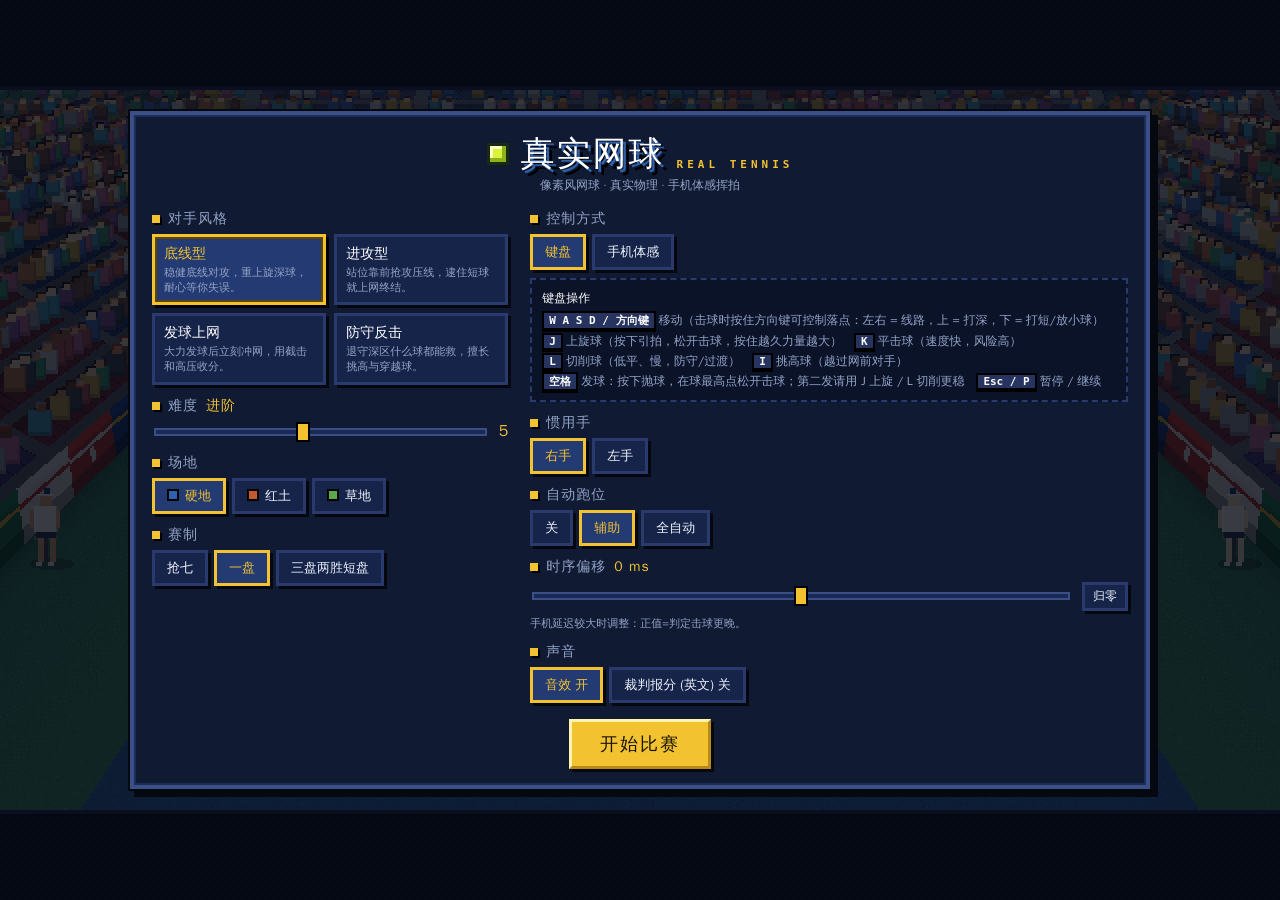
==== index.html @ ba162c7d "WIP: pixel renderer, UI, audio; in-progress sim and controller Co-Authored-By: Claude Opus 5.5 <nore" ====
<!doctype html>
<html lang="zh-CN">
<head>
<meta charset="utf-8">
<meta name="viewport" content="width=device-width,initial-scale=1,viewport-fit=cover">
<title>真实网球 · Real Tennis</title>
<meta name="description" content="像素风网球：真实物理、多种对手风格，可用手机体感挥拍。">
<link rel="icon" href="data:image/svg+xml,%3Csvg xmlns='http://www.w3.org/2000/svg' viewBox='0 0 8 8' shape-rendering='crispEdges'%3E%3Crect width='8' height='8' fill='%23244a8a'/%3E%3Crect x='2' y='2' width='4' height='4' fill='%23d9f23a'/%3E%3Crect x='1' y='3' width='1' height='2' fill='%23d9f23a'/%3E%3Crect x='6' y='3' width='1' height='2' fill='%23d9f23a'/%3E%3C/svg%3E">
<link rel="stylesheet" href="css/style.css">
<script src="vendor/qrcode.js"></script>
<script src="vendor/peerjs.min.js"></script>
</head>
<body>
<div id="stage">
  <canvas id="screen" width="640" height="360"></canvas>
  <div id="loading" class="overlay"><div class="loading-box">LOADING<span id="loadbar"><i></i></span></div></div>

  <div id="menu" class="overlay hidden" role="dialog" aria-label="主菜单">
    <div class="panel menu-panel">
      <header class="title">
        <div class="logo"><span class="ball"></span><h1>真实网球</h1><span class="sub">REAL TENNIS</span></div>
        <div class="tagline">像素风网球 · 真实物理 · 手机体感挥拍</div>
      </header>
      <div class="menu-grid">
        <section class="col">
          <h2>对手风格</h2>
          <div id="opt-style" class="cards"></div>
          <h2>难度 <b id="lv-label" class="val"></b></h2>
          <div class="slider-row"><input id="opt-level" type="range" min="1" max="10" step="1" value="5"><span id="lv-val" class="val">5</span></div>
          <h2>场地</h2>
          <div id="opt-surface" class="seg"></div>
          <h2>赛制</h2>
          <div id="opt-format" class="seg"></div>
        </section>
        <section class="col">
          <h2>控制方式</h2>
          <div id="opt-control" class="seg"></div>
          <div id="phone-panel" class="phone hidden">
            <div class="qr-wrap"><canvas id="qr" width="140" height="140"></canvas><div id="qr-fallback" class="qr-fallback hidden">二维码不可用</div></div>
            <div class="phone-info">
              <div class="room-label">房间码</div>
              <div id="room-code" class="room-code">------</div>
              <div id="phone-status" class="status waiting"><i></i><span>准备中…</span></div>
              <div class="hint small">用手机相机扫码，或在手机浏览器打开：</div>
              <div id="phone-url" class="url small"></div>
              <div class="hint small">手机端需 HTTPS（GitHub Pages 即可）。倾斜手机移动，挥动手机击球。</div>
            </div>
          </div>
          <div id="kb-help" class="kb"></div>
          <h2>惯用手</h2>
          <div id="opt-hand" class="seg"></div>
          <h2>自动跑位</h2>
          <div id="opt-auto" class="seg"></div>
          <h2>时序偏移 <b id="off-val" class="val">0 ms</b></h2>
          <div class="slider-row"><input id="opt-offset" type="range" min="-150" max="150" step="5" value="0"><button id="off-reset" class="mini" type="button">归零</button></div>
          <div class="hint small">手机延迟较大时调整：正值=判定击球更晚。</div>
          <h2>声音</h2>
          <div class="seg"><button id="opt-sound" type="button" class="on">音效 开</button><button id="opt-speech" type="button">裁判报分 (英文) 关</button></div>
        </section>
      </div>
      <footer class="menu-foot"><button id="btn-start" class="big" type="button">开始比赛</button></footer>
    </div>
  </div>

  <div id="pause" class="overlay hidden" role="dialog" aria-label="暂停">
    <div class="panel small-panel">
      <h1>暂停</h1>
      <div class="btns"><button id="btn-resume" class="big" type="button">继续</button><button id="btn-restart" type="button">重新开始</button><button id="btn-tomenu" type="button">返回菜单</button></div>
      <div id="pause-help" class="hint small">按 P / Esc 继续</div>
    </div>
  </div>

  <div id="end" class="overlay hidden" role="dialog" aria-label="比赛结束">
    <div class="panel end-panel">
      <h1 id="end-title">比赛结束</h1>
      <div id="end-score" class="end-score"></div>
      <table id="end-stats" class="stats"></table>
      <div class="btns"><button id="btn-again" class="big" type="button">再来一局</button><button id="btn-endmenu" type="button">返回菜单</button></div>
    </div>
  </div>
  <div id="toast" class="toast hidden"></div>
</div>
<script type="module" src="src/main.js"></script>
</body>
</html>
---- css/style.css ----
/* Pixel-ish UI: hard shadows, chunky borders, no rounded corners. Chinese uses the system font. */
:root {
  --bg: #0a1020; --panel: #101a33; --panel2: #16244a; --edge: #3a4f86; --ink: #eef2fb; --dim: #93a3c6;
  --gold: #f2c230; --gold2: #b8891a; --green: #5ee07a; --red: #ff5a50; --blue: #2f62ab;
  --font: "PingFang SC","Hiragino Sans GB","Microsoft YaHei","Noto Sans CJK SC","WenQuanYi Zen Hei",system-ui,sans-serif;
}
* { box-sizing: border-box; border-radius: 0 !important; }
html, body { margin: 0; height: 100%; background: #060a14; color: var(--ink); font-family: var(--font); overflow: hidden;
  -webkit-font-smoothing: none; font-smooth: never; -webkit-tap-highlight-color: transparent; }
#stage { position: fixed; inset: 0; display: flex; align-items: center; justify-content: center;
  background: repeating-conic-gradient(#070c18 0 25%, #09101f 0 50%) 0 0 / 8px 8px; }
#screen { image-rendering: pixelated; image-rendering: crisp-edges; image-rendering: -moz-crisp-edges; background: #000; display: block;
  box-shadow: 0 0 0 4px #1a2848, 0 0 0 6px #05080f; }
.hidden { display: none !important; }
.overlay { position: fixed; inset: 0; display: flex; align-items: center; justify-content: center; padding: 10px; overflow: auto; z-index: 10; }
#menu { background: rgba(4, 8, 18, 0.78); align-items: flex-start; }
#pause, #end { background: rgba(4, 8, 18, 0.7); }
#loading { background: #060a14; }
.loading-box { font: 700 20px monospace; letter-spacing: 4px; color: var(--gold); text-align: center; }
#loadbar { display: block; width: 220px; height: 10px; border: 2px solid var(--edge); margin: 12px auto 0; padding: 1px; }
#loadbar i { display: block; height: 100%; width: 0; background: var(--gold); }

.panel { background: var(--panel); border: 4px solid var(--edge); box-shadow: 0 0 0 2px #05080f, 6px 6px 0 2px #05080f, inset 0 0 0 2px #1d2d5a; padding: 16px 18px; max-width: 1020px; width: 100%; margin: auto; }
.small-panel { max-width: 340px; text-align: center; }
.end-panel { max-width: 560px; text-align: center; }
h1 { font-size: 26px; margin: 0 0 8px; text-shadow: 3px 3px 0 #000; color: var(--gold); letter-spacing: 2px; }
h2 { font-size: 14px; margin: 12px 0 6px; color: var(--dim); font-weight: 700; letter-spacing: 1px; display: flex; gap: 8px; align-items: baseline; }
h2::before { content: ""; width: 8px; height: 8px; background: var(--gold); display: inline-block; box-shadow: 2px 2px 0 #000; }
.val { color: var(--gold); font-weight: 700; }
.title { text-align: center; margin-bottom: 4px; }
.logo { display: flex; align-items: center; justify-content: center; gap: 12px; }
.logo h1 { font-size: 34px; margin: 0; color: #fff; text-shadow: 3px 3px 0 var(--blue), 6px 6px 0 #000; }
.logo .sub { font: 700 11px monospace; letter-spacing: 4px; color: var(--gold); align-self: flex-end; margin-bottom: 6px; }
.logo .ball { width: 22px; height: 22px; background: #d9f23a; border: 3px solid #1a2a10; box-shadow: inset -4px -4px 0 #8cb31c, inset 3px 3px 0 #fbffc4; animation: bob 1s steps(4) infinite; }
@keyframes bob { 0%,100% { transform: translateY(0) } 50% { transform: translateY(-6px) } }
.tagline { color: var(--dim); font-size: 12px; }
.menu-grid { display: grid; grid-template-columns: 1fr 1fr; gap: 6px 22px; }
@media (max-width: 760px) { .menu-grid { grid-template-columns: 1fr; } .logo h1 { font-size: 26px; } }

.cards { display: grid; grid-template-columns: 1fr 1fr; gap: 8px; }
.card { text-align: left; padding: 8px 9px; background: var(--panel2); border: 3px solid #2a3a6c; color: var(--ink); cursor: pointer; font: inherit; box-shadow: 3px 3px 0 #05080f; }
.card b { display: block; font-size: 14px; color: #fff; }
.card i { font-style: normal; font-size: 11px; color: var(--dim); display: block; margin-top: 2px; line-height: 1.35; }
.card:hover { border-color: #5a74c0; }
.card.on { border-color: var(--gold); background: #243a72; box-shadow: 3px 3px 0 #000, inset 0 0 0 2px #5a4410; }
.card.on b { color: var(--gold); }
.seg { display: flex; flex-wrap: wrap; gap: 6px; }
.seg button, button { font: inherit; font-size: 13px; color: var(--ink); background: var(--panel2); border: 3px solid #2a3a6c; padding: 6px 12px; cursor: pointer; box-shadow: 3px 3px 0 #05080f; }
.seg button:hover, button:hover { border-color: #5a74c0; }
.seg button.on { border-color: var(--gold); color: var(--gold); background: #243a72; font-weight: 700; }
button:active { transform: translate(2px, 2px); box-shadow: 1px 1px 0 #05080f; }
button:focus-visible, input:focus-visible { outline: 3px solid #fff; outline-offset: 1px; }
button.big { font-size: 18px; font-weight: 700; padding: 10px 28px; background: var(--gold); color: #1a1405; border-color: #fff3b0 #b8891a #b8891a #fff3b0; letter-spacing: 2px; }
button.big:hover { background: #ffd757; border-color: #fff3b0 #b8891a #b8891a #fff3b0; }
button.mini { font-size: 12px; padding: 3px 8px; }
.surface-sw { display: inline-block; width: 12px; height: 12px; margin-right: 6px; vertical-align: -1px; border: 2px solid #000; }
.slider-row { display: flex; gap: 10px; align-items: center; }
input[type=range] { flex: 1; -webkit-appearance: none; appearance: none; height: 16px; background: transparent; }
input[type=range]::-webkit-slider-runnable-track { height: 8px; background: #1b2a55; border: 2px solid #3a4f86; }
input[type=range]::-webkit-slider-thumb { -webkit-appearance: none; width: 14px; height: 20px; margin-top: -8px; background: var(--gold); border: 2px solid #000; }
input[type=range]::-moz-range-track { height: 8px; background: #1b2a55; border: 2px solid #3a4f86; }
input[type=range]::-moz-range-thumb { width: 12px; height: 18px; background: var(--gold); border: 2px solid #000; border-radius: 0; }
.hint { color: var(--dim); } .small { font-size: 11px; line-height: 1.5; margin-top: 4px; }
.menu-foot { text-align: center; margin-top: 16px; }
.btns { display: flex; flex-direction: column; gap: 10px; align-items: stretch; margin-top: 14px; }

.kb { margin: 8px 0 0; padding: 8px 10px; background: #0b1329; border: 2px dashed #2a3a6c; font-size: 12px; line-height: 1.7; color: var(--dim); }
.kb kbd { display: inline-block; min-width: 20px; padding: 0 5px; text-align: center; background: #26345f; color: #fff; border: 2px solid #000; box-shadow: 0 2px 0 #000; font: 700 11px monospace; margin-right: 3px; }
.kb .row { display: inline-block; margin-right: 12px; white-space: nowrap; }

.phone { display: flex; gap: 14px; margin-top: 8px; padding: 10px; background: #0b1329; border: 3px solid #2a3a6c; }
.qr-wrap { background: #fff; padding: 6px; width: 156px; height: 156px; flex: none; display: flex; align-items: center; justify-content: center; border: 3px solid #000; }
#qr { width: 140px; height: 140px; image-rendering: pixelated; }
.qr-fallback { color: #333; font-size: 12px; text-align: center; }
.phone-info { min-width: 0; }
.room-label { color: var(--dim); font-size: 11px; }
.room-code { font: 700 30px monospace; letter-spacing: 6px; color: #fff; text-shadow: 2px 2px 0 #000; }
.status { display: flex; align-items: center; gap: 8px; margin: 6px 0; font-size: 13px; font-weight: 700; }
.status i { width: 10px; height: 10px; background: #ffe45c; border: 2px solid #000; animation: blink 1s steps(2) infinite; }
.status.connected i { background: var(--green); animation: none; } .status.connected { color: var(--green); }
.status.lost i { background: var(--red); animation: none; } .status.lost { color: var(--red); }
.url { word-break: break-all; color: #9fc4ff; }
@keyframes blink { 50% { opacity: .25; } }
@media (max-width: 520px) { .phone { flex-direction: column; align-items: center; } }

.stats { width: 100%; border-collapse: collapse; margin: 10px 0 0; font-size: 14px; }
.stats td, .stats th { padding: 5px 8px; border-bottom: 2px solid #22305c; }
.stats td:nth-child(2) { text-align: center; color: var(--dim); }
.stats td:first-child, .stats th:first-child { text-align: right; width: 30%; font-weight: 700; }
.stats td:last-child, .stats th:last-child { text-align: left; width: 30%; font-weight: 700; }
.stats th { color: var(--gold); }
.stats .win { color: var(--green); }
.end-score { font: 700 28px monospace; letter-spacing: 3px; color: #fff; text-shadow: 3px 3px 0 #000; margin: 6px 0; }
#end-title.win { color: var(--green); } #end-title.lose { color: var(--red); }
.toast { position: fixed; left: 50%; bottom: 18px; transform: translateX(-50%); background: #05080f; border: 3px solid var(--gold); padding: 8px 14px; font-size: 13px; z-index: 30; box-shadow: 4px 4px 0 #000; }
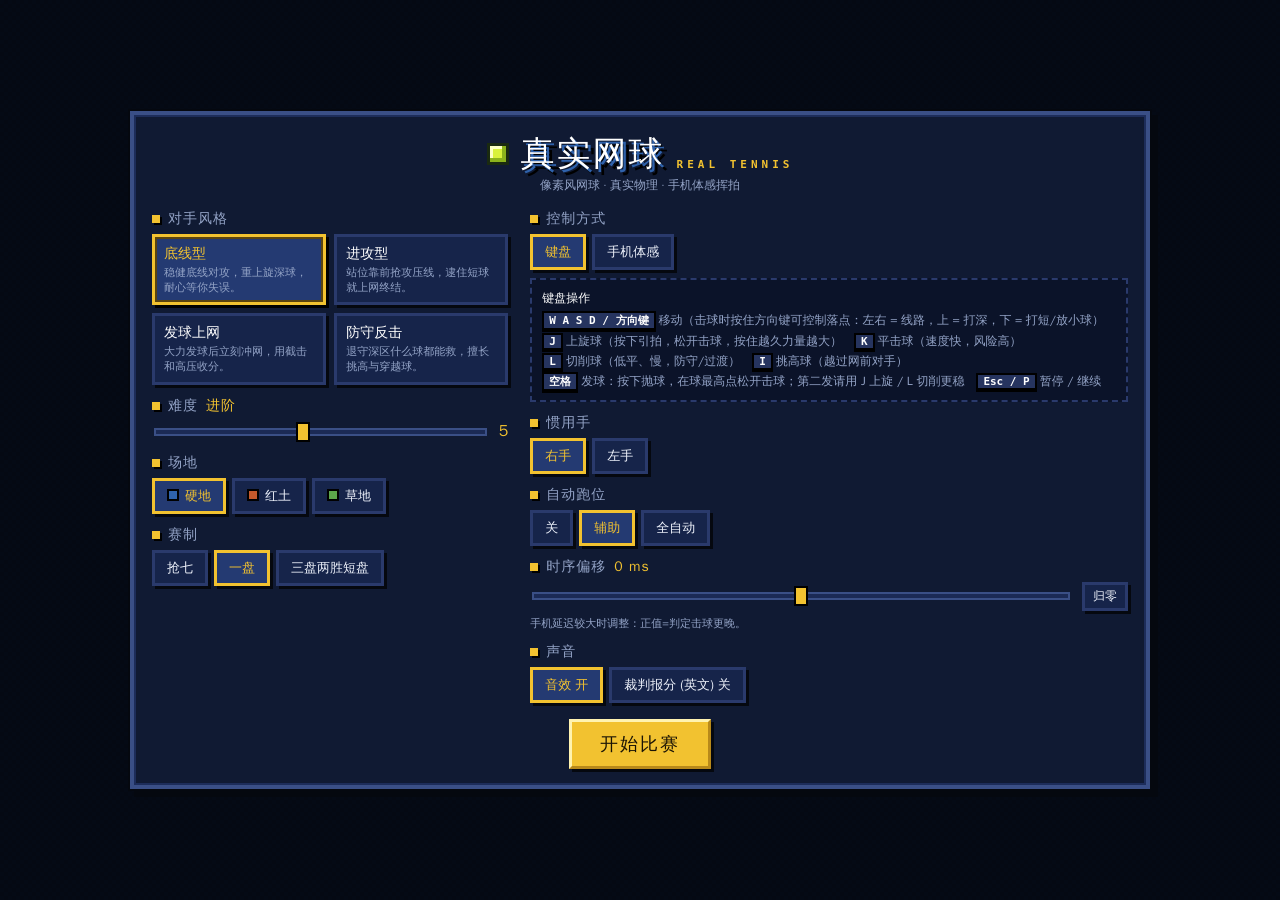
==== commit eb581719: "WIP: 960x540 resolution, serve choreography, character v2 (in progress) Co-Authored-By: Claude Opus " ====
--- a/index.html
+++ b/index.html
@@ -12,7 +12,7 @@
 </head>
 <body>
 <div id="stage">
-  <canvas id="screen" width="640" height="360"></canvas>
+  <canvas id="screen" width="960" height="540"></canvas>
   <div id="loading" class="overlay"><div class="loading-box">LOADING<span id="loadbar"><i></i></span></div></div>
 
   <div id="menu" class="overlay hidden" role="dialog" aria-label="主菜单">
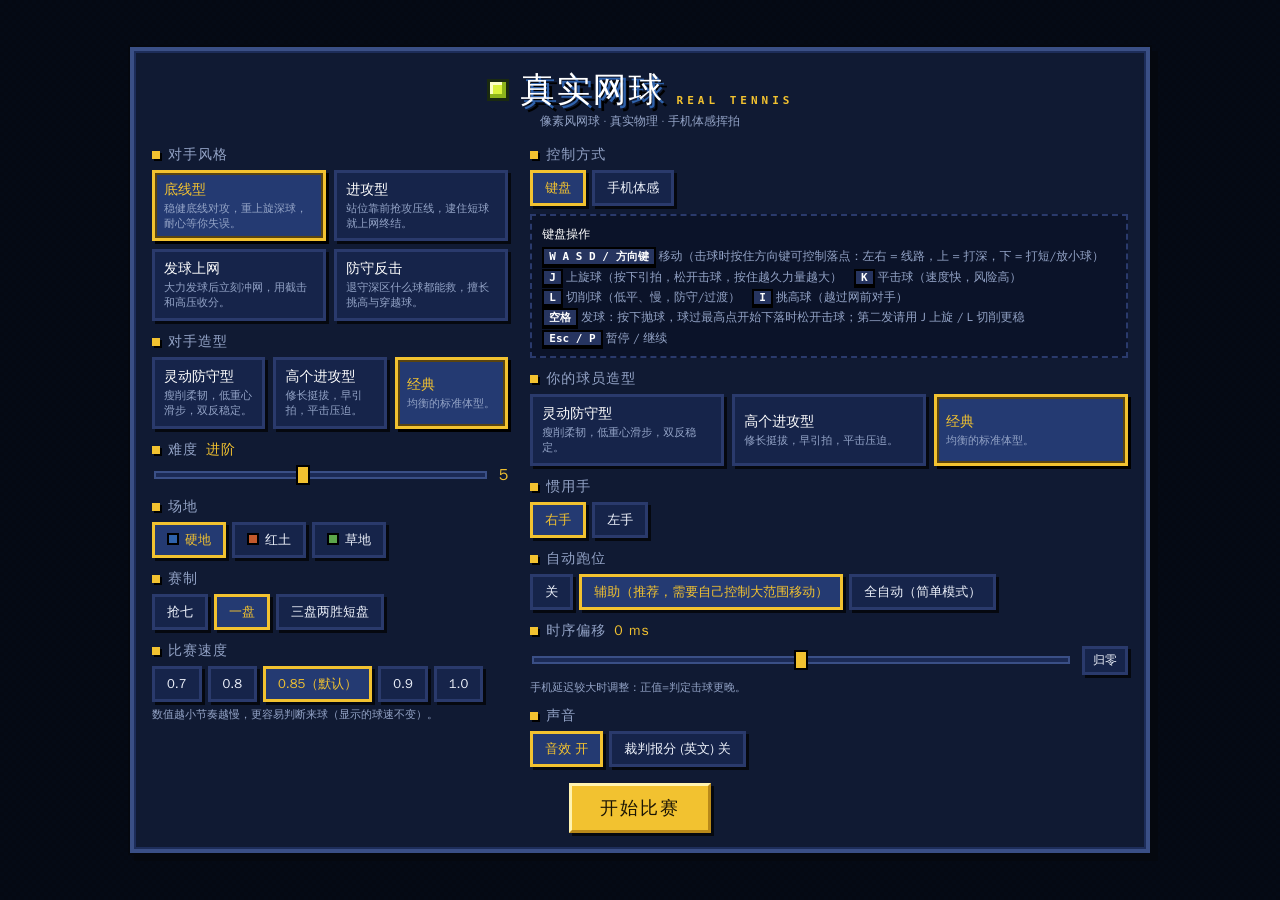
==== commit 1b526a03: "WIP v4: remove baseline ball kids, menu speed/archetype options, HUD mishit calls Co-Authored-By: Cl" ====
--- a/index.html
+++ b/index.html
@@ -25,12 +25,17 @@
         <section class="col">
           <h2>对手风格</h2>
           <div id="opt-style" class="cards"></div>
+          <h2>对手造型</h2>
+          <div id="opt-arch1" class="cards cards3"></div>
           <h2>难度 <b id="lv-label" class="val"></b></h2>
           <div class="slider-row"><input id="opt-level" type="range" min="1" max="10" step="1" value="5"><span id="lv-val" class="val">5</span></div>
           <h2>场地</h2>
           <div id="opt-surface" class="seg"></div>
           <h2>赛制</h2>
           <div id="opt-format" class="seg"></div>
+          <h2>比赛速度</h2>
+          <div id="opt-speed" class="seg"></div>
+          <div class="hint small">数值越小节奏越慢，更容易判断来球（显示的球速不变）。</div>
         </section>
         <section class="col">
           <h2>控制方式</h2>
@@ -47,6 +52,8 @@
             </div>
           </div>
           <div id="kb-help" class="kb"></div>
+          <h2>你的球员造型</h2>
+          <div id="opt-arch0" class="cards cards3"></div>
           <h2>惯用手</h2>
           <div id="opt-hand" class="seg"></div>
           <h2>自动跑位</h2>
--- a/css/style.css
+++ b/css/style.css
@@ -38,6 +38,7 @@
 @media (max-width: 760px) { .menu-grid { grid-template-columns: 1fr; } .logo h1 { font-size: 26px; } }
 
 .cards { display: grid; grid-template-columns: 1fr 1fr; gap: 8px; }
+.cards3 { grid-template-columns: 1fr 1fr 1fr; }
 .card { text-align: left; padding: 8px 9px; background: var(--panel2); border: 3px solid #2a3a6c; color: var(--ink); cursor: pointer; font: inherit; box-shadow: 3px 3px 0 #05080f; }
 .card b { display: block; font-size: 14px; color: #fff; }
 .card i { font-style: normal; font-size: 11px; color: var(--dim); display: block; margin-top: 2px; line-height: 1.35; }
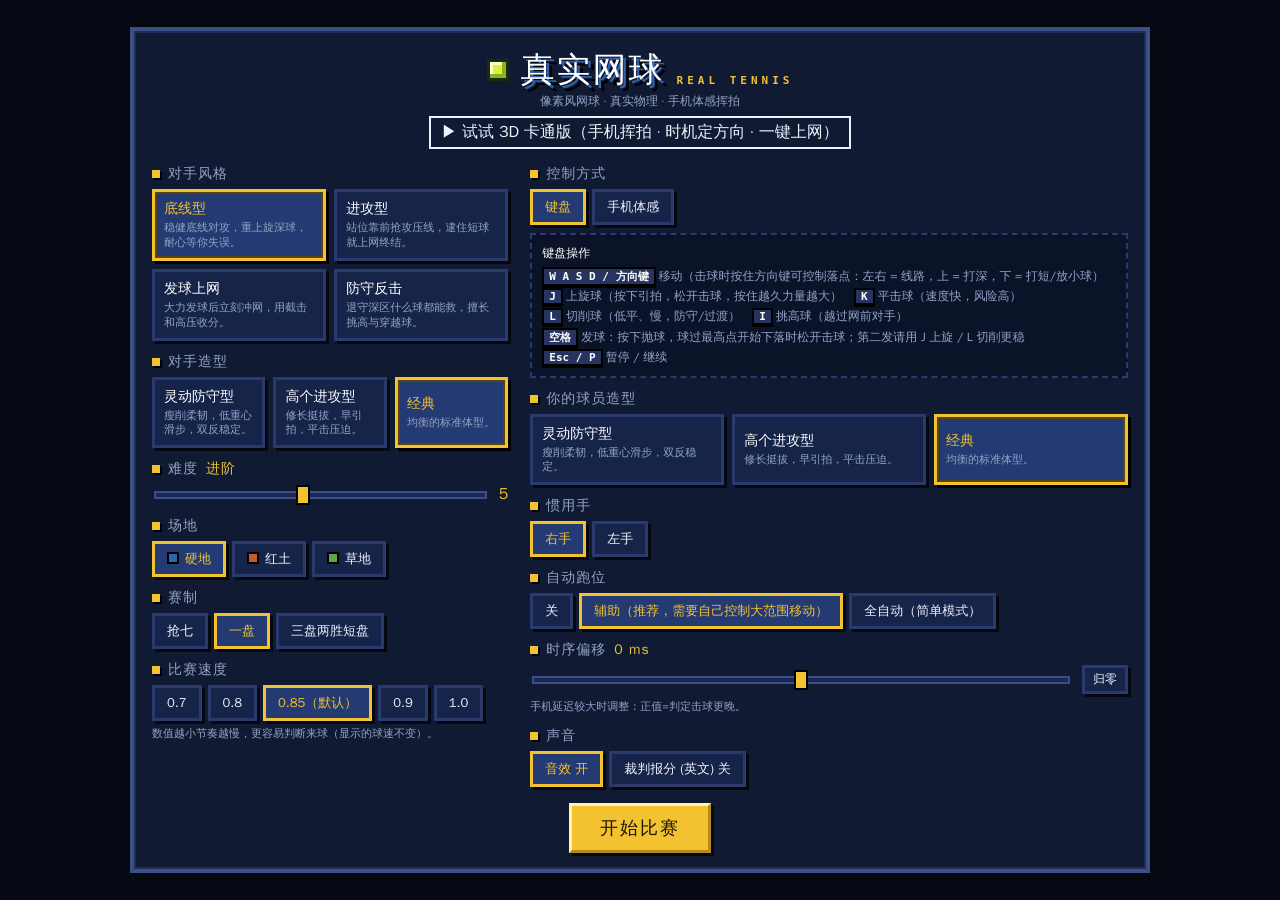
==== commit b3d6384f: "Arcade cartoon version: reachable serve with jump, held-ball glow, menu link, README - Serve toss la" ====
--- a/index.html
+++ b/index.html
@@ -20,6 +20,7 @@
       <header class="title">
         <div class="logo"><span class="ball"></span><h1>真实网球</h1><span class="sub">REAL TENNIS</span></div>
         <div class="tagline">像素风网球 · 真实物理 · 手机体感挥拍</div>
+        <a href="cartoon/index.html" style="display:inline-block;margin-top:6px;padding:4px 10px;border:2px solid currentColor;color:inherit;text-decoration:none;font-weight:bold">▶ 试试 3D 卡通版（手机挥拍 · 时机定方向 · 一键上网）</a>
       </header>
       <div class="menu-grid">
         <section class="col">
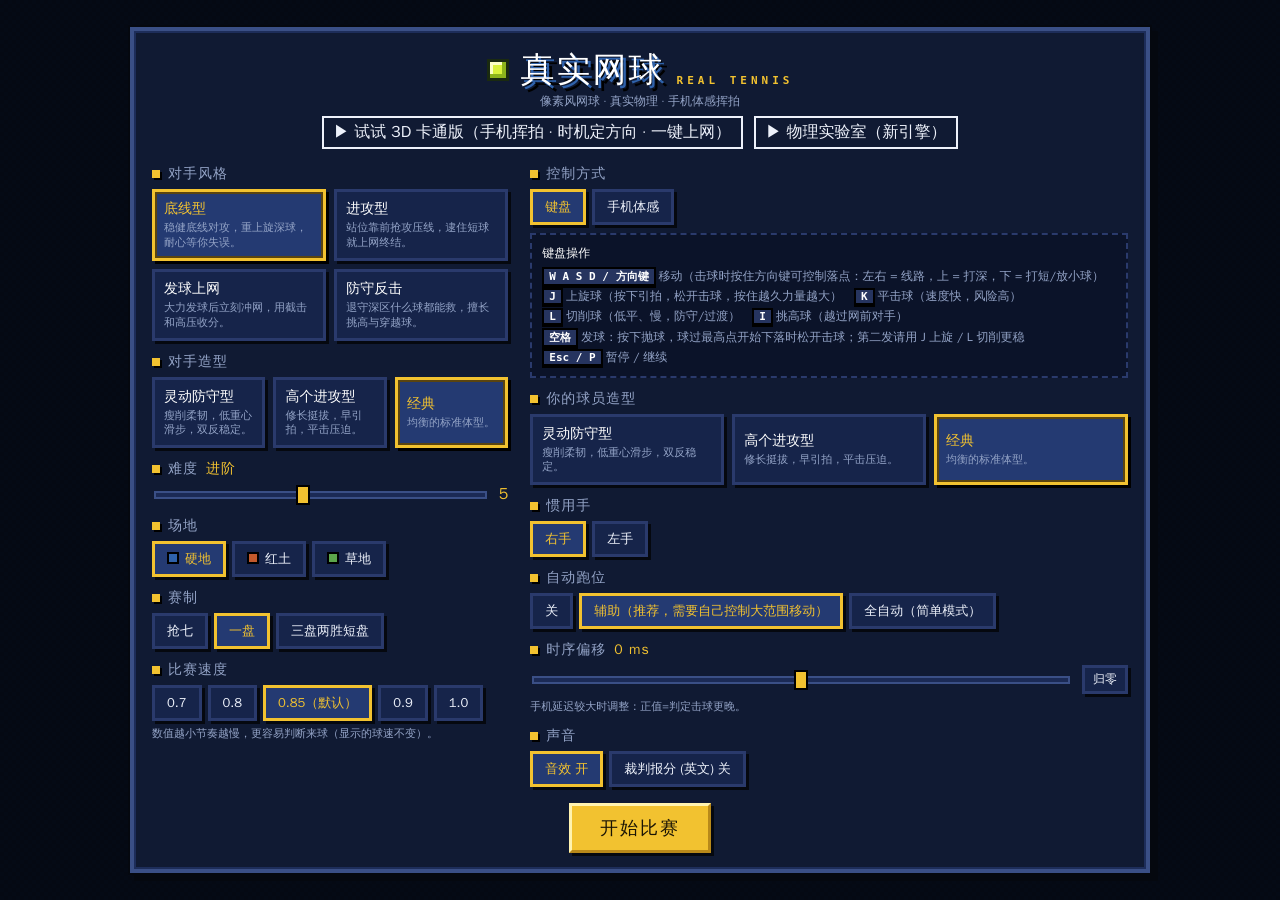
==== commit 3720d3b4: "Engine v2 fix pass and physics lab release - Symmetric timing->direction (sided windows, no double-c" ====
--- a/index.html
+++ b/index.html
@@ -21,6 +21,7 @@
         <div class="logo"><span class="ball"></span><h1>真实网球</h1><span class="sub">REAL TENNIS</span></div>
         <div class="tagline">像素风网球 · 真实物理 · 手机体感挥拍</div>
         <a href="cartoon/index.html" style="display:inline-block;margin-top:6px;padding:4px 10px;border:2px solid currentColor;color:inherit;text-decoration:none;font-weight:bold">▶ 试试 3D 卡通版（手机挥拍 · 时机定方向 · 一键上网）</a>
+        <a href="cartoon/lab.html" style="display:inline-block;margin-top:6px;margin-left:6px;padding:4px 10px;border:2px solid currentColor;color:inherit;text-decoration:none;font-weight:bold">▶ 物理实验室（新引擎）</a>
       </header>
       <div class="menu-grid">
         <section class="col">
